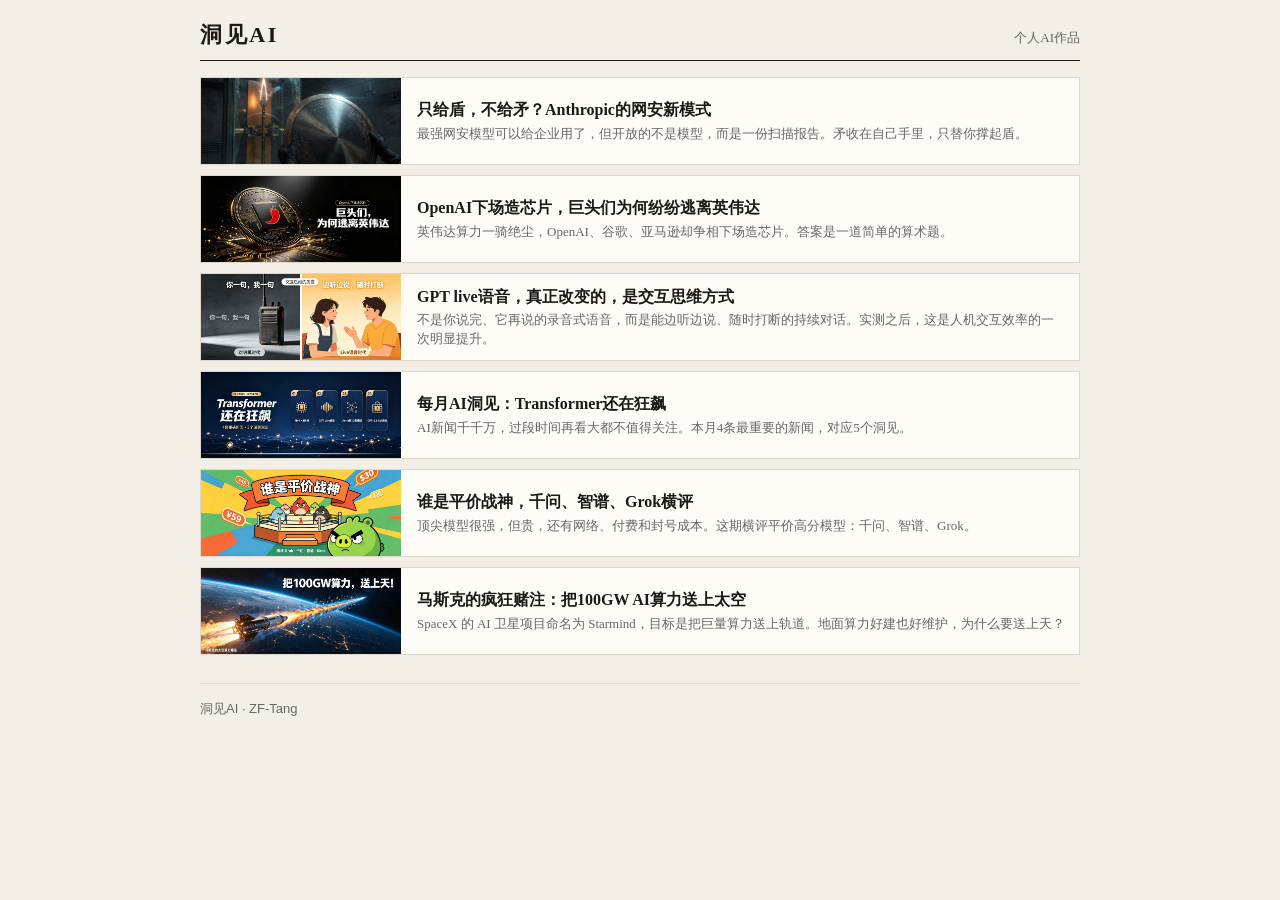
==== index.html @ 5850b6c3 "Compact homepage cards and rename site to 洞见AI." ====
<!DOCTYPE html>
<html lang="zh-CN">
<head>
  <meta charset="UTF-8" />
  <meta name="viewport" content="width=device-width, initial-scale=1.0" />
  <title>洞见AI</title>
  <meta name="description" content="个人AI作品" />
  <link rel="stylesheet" href="styles.css" />
</head>
<body>
  <div class="wrap">
    <header class="site">
      <h1>洞见AI</h1>
      <p class="lede">个人AI作品</p>
    </header>

    <main class="article-list">
      <a class="card" href="articles/zhi-gei-dun/">
        <div class="cover">
          <img src="articles/zhi-gei-dun/media/image-01.jpg" alt="只给盾，不给矛" />
        </div>
        <div class="body">
          <h2>只给盾，不给矛？Anthropic的网安新模式</h2>
          <p class="excerpt">最强网安模型可以给企业用了，但开放的不是模型，而是一份扫描报告。矛收在自己手里，只替你撑起盾。</p>
          <p class="more">阅读全文 →</p>
        </div>
      </a>

      <a class="card" href="articles/jalapeno/">
        <div class="cover">
          <img src="articles/jalapeno/cover.jpg" alt="OpenAI下场造芯片，巨头们为何纷纷逃离英伟达" />
        </div>
        <div class="body">
          <h2>OpenAI下场造芯片，巨头们为何纷纷逃离英伟达</h2>
          <p class="excerpt">英伟达算力一骑绝尘，OpenAI、谷歌、亚马逊却争相下场造芯片。答案是一道简单的算术题。</p>
          <p class="more">阅读全文 →</p>
        </div>
      </a>

      <a class="card" href="articles/gpt-live/">
        <div class="cover">
          <img src="articles/gpt-live/cover.jpg" alt="GPT live语音，真正改变的，是交互思维方式" />
        </div>
        <div class="body">
          <h2>GPT live语音，真正改变的，是交互思维方式</h2>
          <p class="excerpt">不是你说完、它再说的录音式语音，而是能边听边说、随时打断的持续对话。实测之后，这是人机交互效率的一次明显提升。</p>
          <p class="more">阅读全文 →</p>
        </div>
      </a>

      <a class="card" href="articles/ai-yuebao-2026-07/">
        <div class="cover">
          <img src="articles/ai-yuebao-2026-07/cover.jpg" alt="每月AI洞见：Transformer还在狂飙" />
        </div>
        <div class="body">
          <h2>每月AI洞见：Transformer还在狂飙</h2>
          <p class="excerpt">AI新闻千千万，过段时间再看大都不值得关注。本月4条最重要的新闻，对应5个洞见。</p>
          <p class="more">阅读全文 →</p>
        </div>
      </a>

      <a class="card" href="articles/pingjia-zhanshen/">
        <div class="cover">
          <img src="articles/pingjia-zhanshen/cover.jpg" alt="谁是平价战神，千问、智谱、Grok横评" />
        </div>
        <div class="body">
          <h2>谁是平价战神，千问、智谱、Grok横评</h2>
          <p class="excerpt">顶尖模型很强，但贵，还有网络、付费和封号成本。这期横评平价高分模型：千问、智谱、Grok。</p>
          <p class="more">阅读全文 →</p>
        </div>
      </a>

      <a class="card" href="articles/starmind/">
        <div class="cover">
          <img src="articles/starmind/cover.jpg" alt="马斯克的疯狂赌注：把100GW AI算力送上太空" />
        </div>
        <div class="body">
          <h2>马斯克的疯狂赌注：把100GW AI算力送上太空</h2>
          <p class="excerpt">SpaceX 的 AI 卫星项目命名为 Starmind，目标是把巨量算力送上轨道。地面算力好建也好维护，为什么要送上天？</p>
          <p class="more">阅读全文 →</p>
        </div>
      </a>
    </main>

    <footer class="site">
      洞见AI · ZF-Tang
    </footer>
  </div>
</body>
</html>
---- styles.css ----
:root {
  --bg: #f3efe7;
  --paper: #fffcf7;
  --ink: #1c1917;
  --muted: #6b6560;
  --line: #ddd6cb;
  --accent: #9a3412;
}

* { box-sizing: border-box; }

html, body {
  margin: 0;
  padding: 0;
}

body {
  background: var(--bg);
  color: var(--ink);
  font-family: "Iowan Old Style", "Palatino Linotype", Palatino,
    "Songti SC", "Source Han Serif SC", "Noto Serif SC",
    "PingFang SC", "Microsoft YaHei", serif;
  line-height: 1.65;
}

a { color: inherit; }

.wrap {
  width: min(880px, calc(100% - 40px));
  margin: 0 auto;
  padding: 18px 0 48px;
}

header.site {
  display: flex;
  align-items: baseline;
  justify-content: space-between;
  gap: 16px;
  padding: 4px 0 12px;
  border-bottom: 1px solid var(--ink);
  margin-bottom: 16px;
}

.site h1 {
  margin: 0;
  font-size: 22px;
  font-weight: 700;
  letter-spacing: 0.12em;
  line-height: 1.2;
}

.site .lede {
  margin: 0;
  color: var(--muted);
  font-size: 13px;
}

.article-list {
  display: grid;
  gap: 10px;
}

.card {
  display: grid;
  grid-template-columns: 200px 1fr;
  gap: 16px;
  align-items: center;
  background: var(--paper);
  border: 1px solid var(--line);
  text-decoration: none;
  color: inherit;
  overflow: hidden;
  transition: transform 160ms ease, box-shadow 160ms ease;
}

.card:hover {
  transform: translateY(-1px);
  box-shadow: 0 8px 18px rgba(28, 25, 23, 0.07);
}

.cover {
  display: block;
  height: 86px;
  background: #e7e0d4;
  overflow: hidden;
}

.cover img {
  display: block;
  width: 100%;
  height: 100%;
  object-fit: cover;
  object-position: center;
}

.body {
  padding: 8px 14px 8px 0;
  min-width: 0;
  display: flex;
  flex-direction: column;
  justify-content: center;
}

.card h2 {
  margin: 0 0 4px;
  font-size: 16px;
  line-height: 1.35;
  font-weight: 700;
  display: -webkit-box;
  -webkit-line-clamp: 2;
  line-clamp: 2;
  -webkit-box-orient: vertical;
  overflow: hidden;
}

.excerpt {
  margin: 0;
  color: var(--muted);
  font-size: 13px;
  line-height: 1.45;
  display: -webkit-box;
  -webkit-line-clamp: 2;
  line-clamp: 2;
  -webkit-box-orient: vertical;
  overflow: hidden;
}

.more {
  display: none;
}

footer.site {
  margin-top: 28px;
  padding-top: 14px;
  border-top: 1px solid var(--line);
  color: var(--muted);
  font-family: -apple-system, BlinkMacSystemFont, "PingFang SC", "Microsoft YaHei", sans-serif;
  font-size: 13px;
}

@media (max-width: 640px) {
  .wrap { width: calc(100% - 24px); padding-top: 14px; }
  .card { grid-template-columns: 132px 1fr; gap: 12px; }
  .cover { height: 64px; }
  .body { padding: 8px 10px 8px 0; }
  .card h2 { font-size: 15px; }
}
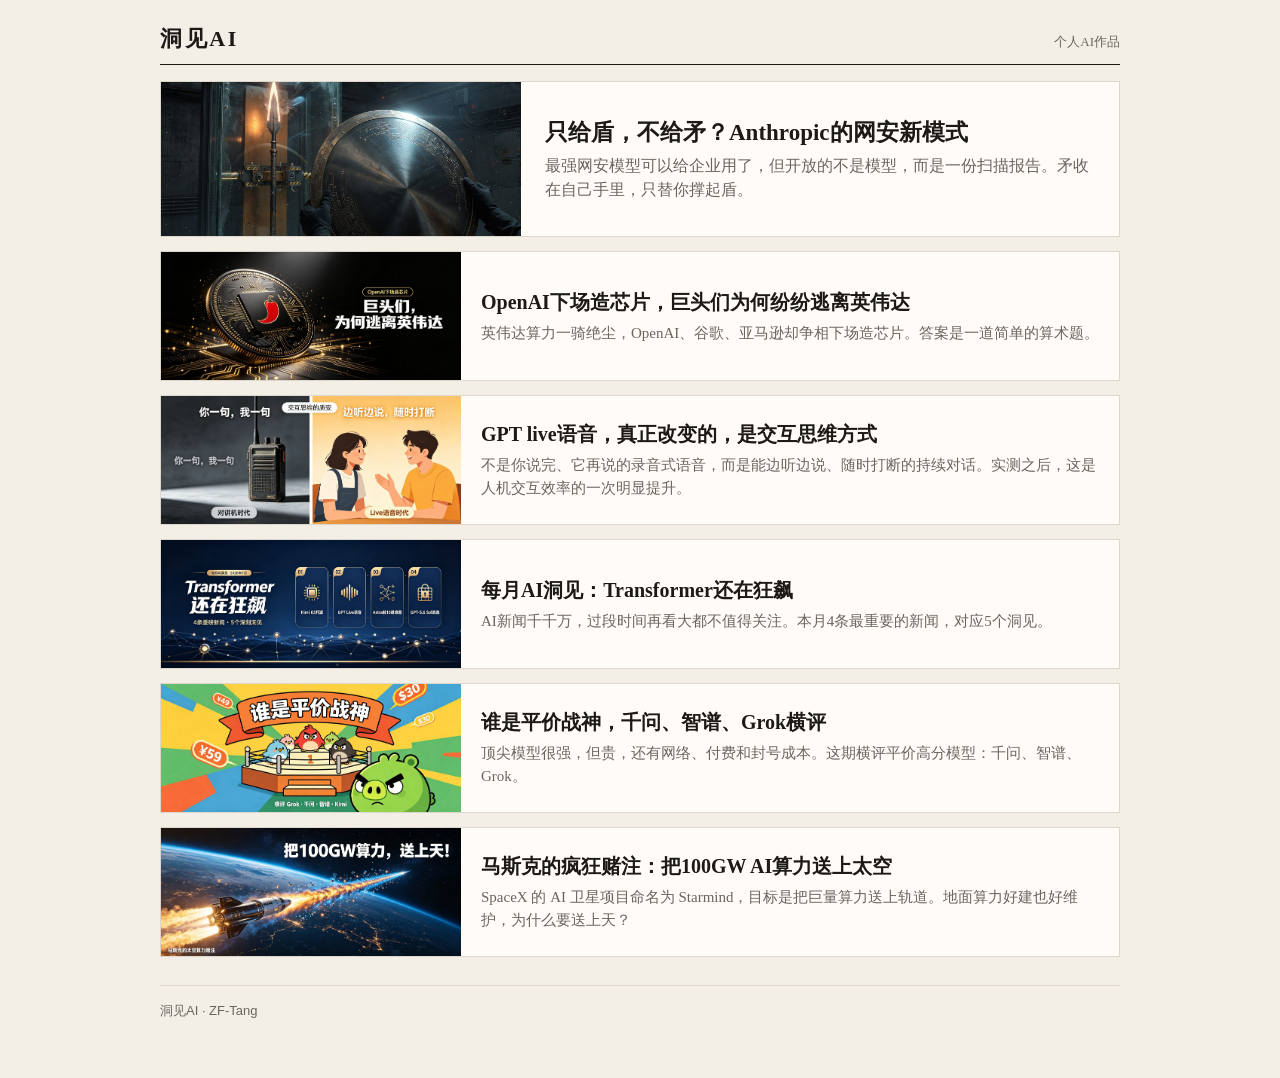
==== commit 2b69fe55: "Scale cards to 150% and enlarge the newest article." ====
--- a/index.html
+++ b/index.html
@@ -15,7 +15,7 @@
     </header>
 
     <main class="article-list">
-      <a class="card" href="articles/zhi-gei-dun/">
+      <a class="card featured" href="articles/zhi-gei-dun/">
         <div class="cover">
           <img src="articles/zhi-gei-dun/media/image-01.jpg" alt="只给盾，不给矛" />
         </div>
--- a/styles.css
+++ b/styles.css
@@ -26,9 +26,9 @@
 a { color: inherit; }
 
 .wrap {
-  width: min(880px, calc(100% - 40px));
+  width: min(960px, calc(100% - 40px));
   margin: 0 auto;
-  padding: 18px 0 48px;
+  padding: 22px 0 56px;
 }
 
 header.site {
@@ -57,13 +57,13 @@
 
 .article-list {
   display: grid;
-  gap: 10px;
+  gap: 14px;
 }
 
 .card {
   display: grid;
-  grid-template-columns: 200px 1fr;
-  gap: 16px;
+  grid-template-columns: 300px 1fr;
+  gap: 20px;
   align-items: center;
   background: var(--paper);
   border: 1px solid var(--line);
@@ -78,11 +78,20 @@
   box-shadow: 0 8px 18px rgba(28, 25, 23, 0.07);
 }
 
+.card.featured {
+  grid-template-columns: 360px 1fr;
+  gap: 24px;
+}
+
 .cover {
   display: block;
-  height: 86px;
+  height: 128px;
   background: #e7e0d4;
   overflow: hidden;
+}
+
+.card.featured .cover {
+  height: 154px;
 }
 
 .cover img {
@@ -94,16 +103,20 @@
 }
 
 .body {
-  padding: 8px 14px 8px 0;
+  padding: 12px 18px 12px 0;
   min-width: 0;
   display: flex;
   flex-direction: column;
   justify-content: center;
 }
 
+.card.featured .body {
+  padding: 14px 22px 14px 0;
+}
+
 .card h2 {
-  margin: 0 0 4px;
-  font-size: 16px;
+  margin: 0 0 6px;
+  font-size: 20px;
   line-height: 1.35;
   font-weight: 700;
   display: -webkit-box;
@@ -113,16 +126,24 @@
   overflow: hidden;
 }
 
+.card.featured h2 {
+  font-size: 23px;
+}
+
 .excerpt {
   margin: 0;
   color: var(--muted);
-  font-size: 13px;
-  line-height: 1.45;
+  font-size: 15px;
+  line-height: 1.5;
   display: -webkit-box;
   -webkit-line-clamp: 2;
   line-clamp: 2;
   -webkit-box-orient: vertical;
   overflow: hidden;
+}
+
+.card.featured .excerpt {
+  font-size: 16px;
 }
 
 .more {
@@ -138,10 +159,14 @@
   font-size: 13px;
 }
 
-@media (max-width: 640px) {
-  .wrap { width: calc(100% - 24px); padding-top: 14px; }
-  .card { grid-template-columns: 132px 1fr; gap: 12px; }
-  .cover { height: 64px; }
-  .body { padding: 8px 10px 8px 0; }
-  .card h2 { font-size: 15px; }
+@media (max-width: 760px) {
+  .wrap { width: calc(100% - 24px); padding-top: 16px; }
+  .card,
+  .card.featured { grid-template-columns: 168px 1fr; gap: 14px; }
+  .cover,
+  .card.featured .cover { height: 86px; }
+  .body,
+  .card.featured .body { padding: 10px 12px 10px 0; }
+  .card h2 { font-size: 16px; }
+  .card.featured h2 { font-size: 18px; }
 }
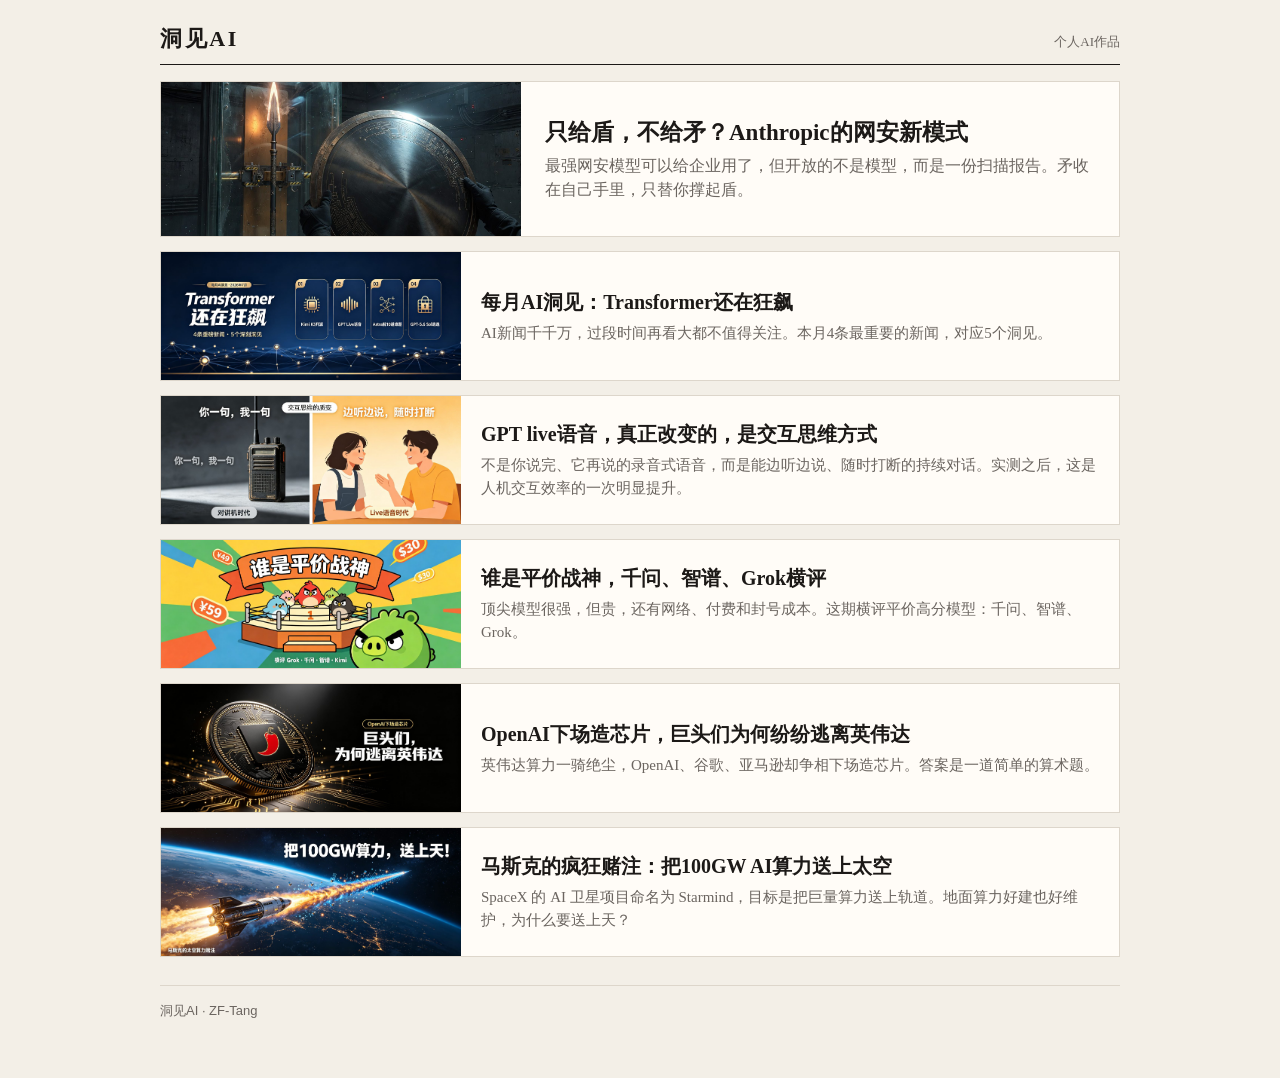
==== commit 674e43b1: "Reorder homepage: monthly, GPT live, then budget models." ====
--- a/index.html
+++ b/index.html
@@ -26,13 +26,13 @@
         </div>
       </a>
 
-      <a class="card" href="articles/jalapeno/">
+      <a class="card" href="articles/ai-yuebao-2026-07/">
         <div class="cover">
-          <img src="articles/jalapeno/cover.jpg" alt="OpenAI下场造芯片，巨头们为何纷纷逃离英伟达" />
+          <img src="articles/ai-yuebao-2026-07/cover.jpg" alt="每月AI洞见：Transformer还在狂飙" />
         </div>
         <div class="body">
-          <h2>OpenAI下场造芯片，巨头们为何纷纷逃离英伟达</h2>
-          <p class="excerpt">英伟达算力一骑绝尘，OpenAI、谷歌、亚马逊却争相下场造芯片。答案是一道简单的算术题。</p>
+          <h2>每月AI洞见：Transformer还在狂飙</h2>
+          <p class="excerpt">AI新闻千千万，过段时间再看大都不值得关注。本月4条最重要的新闻，对应5个洞见。</p>
           <p class="more">阅读全文 →</p>
         </div>
       </a>
@@ -48,17 +48,6 @@
         </div>
       </a>
 
-      <a class="card" href="articles/ai-yuebao-2026-07/">
-        <div class="cover">
-          <img src="articles/ai-yuebao-2026-07/cover.jpg" alt="每月AI洞见：Transformer还在狂飙" />
-        </div>
-        <div class="body">
-          <h2>每月AI洞见：Transformer还在狂飙</h2>
-          <p class="excerpt">AI新闻千千万，过段时间再看大都不值得关注。本月4条最重要的新闻，对应5个洞见。</p>
-          <p class="more">阅读全文 →</p>
-        </div>
-      </a>
-
       <a class="card" href="articles/pingjia-zhanshen/">
         <div class="cover">
           <img src="articles/pingjia-zhanshen/cover.jpg" alt="谁是平价战神，千问、智谱、Grok横评" />
@@ -66,6 +55,17 @@
         <div class="body">
           <h2>谁是平价战神，千问、智谱、Grok横评</h2>
           <p class="excerpt">顶尖模型很强，但贵，还有网络、付费和封号成本。这期横评平价高分模型：千问、智谱、Grok。</p>
+          <p class="more">阅读全文 →</p>
+        </div>
+      </a>
+
+      <a class="card" href="articles/jalapeno/">
+        <div class="cover">
+          <img src="articles/jalapeno/cover.jpg" alt="OpenAI下场造芯片，巨头们为何纷纷逃离英伟达" />
+        </div>
+        <div class="body">
+          <h2>OpenAI下场造芯片，巨头们为何纷纷逃离英伟达</h2>
+          <p class="excerpt">英伟达算力一骑绝尘，OpenAI、谷歌、亚马逊却争相下场造芯片。答案是一道简单的算术题。</p>
           <p class="more">阅读全文 →</p>
         </div>
       </a>
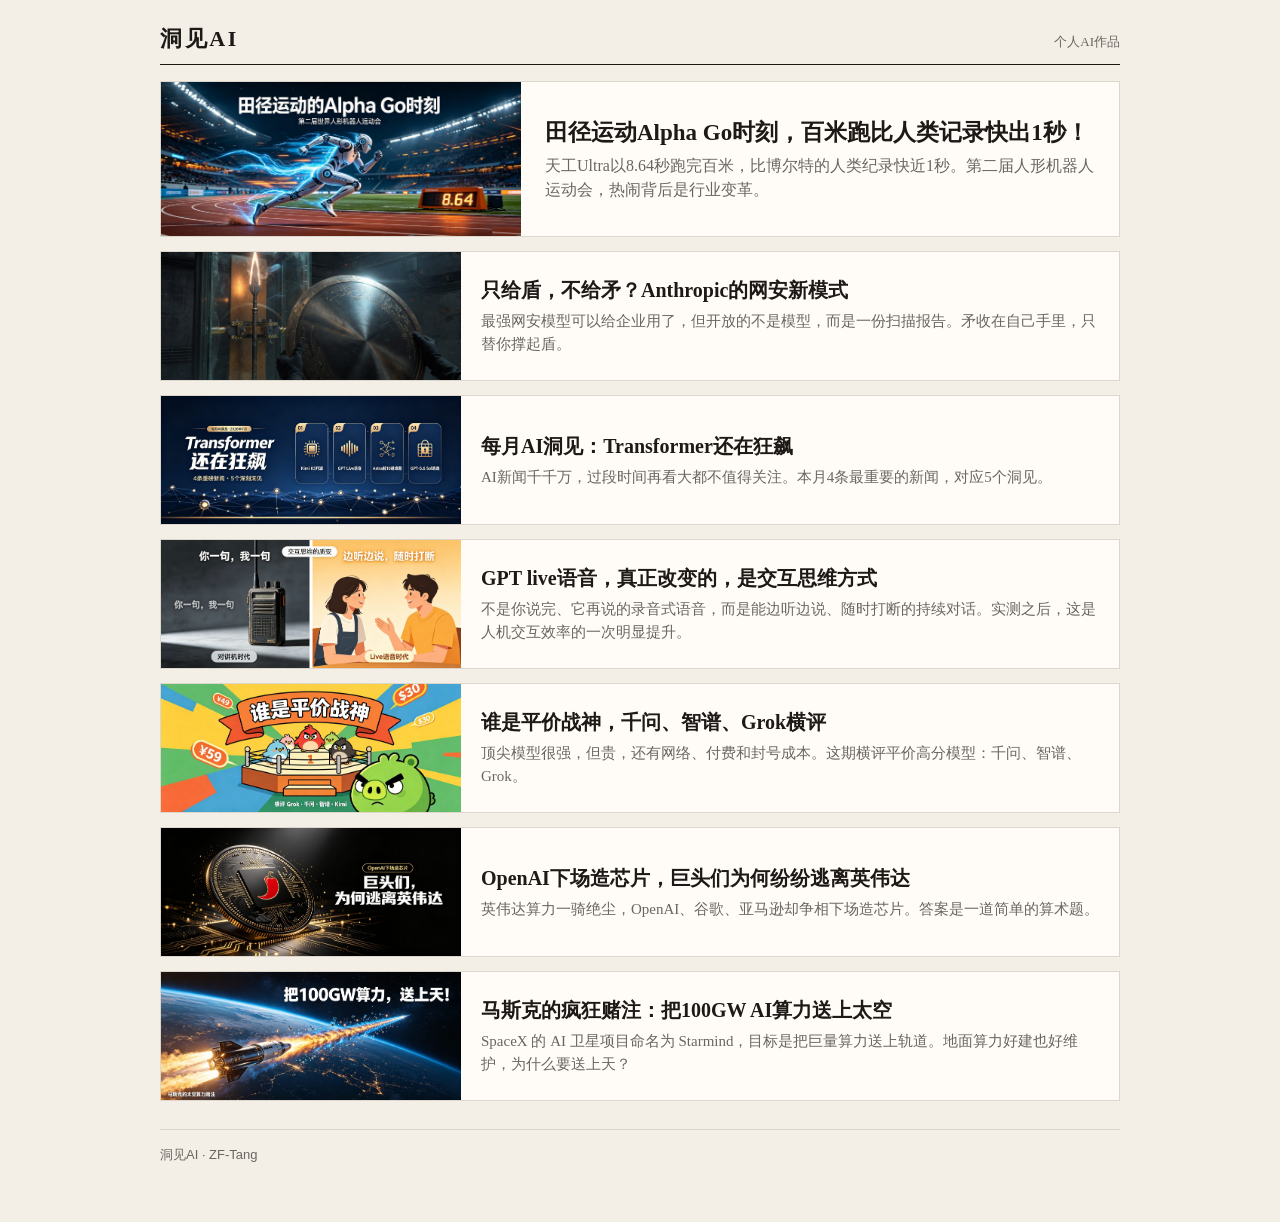
==== commit ed1fe305: "Publish World Humanoid Robot Games article as featured." ====
--- a/index.html
+++ b/index.html
@@ -15,7 +15,18 @@
     </header>
 
     <main class="article-list">
-      <a class="card featured" href="articles/zhi-gei-dun/">
+      <a class="card featured" href="articles/jiqiren-yundonghui/">
+        <div class="cover">
+          <img src="articles/jiqiren-yundonghui/cover.jpg" alt="田径运动Alpha Go时刻，百米跑比人类记录快出1秒！" />
+        </div>
+        <div class="body">
+          <h2>田径运动Alpha Go时刻，百米跑比人类记录快出1秒！</h2>
+          <p class="excerpt">天工Ultra以8.64秒跑完百米，比博尔特的人类纪录快近1秒。第二届人形机器人运动会，热闹背后是行业变革。</p>
+          <p class="more">阅读全文 →</p>
+        </div>
+      </a>
+
+      <a class="card" href="articles/zhi-gei-dun/">
         <div class="cover">
           <img src="articles/zhi-gei-dun/media/image-01.jpg" alt="只给盾，不给矛" />
         </div>
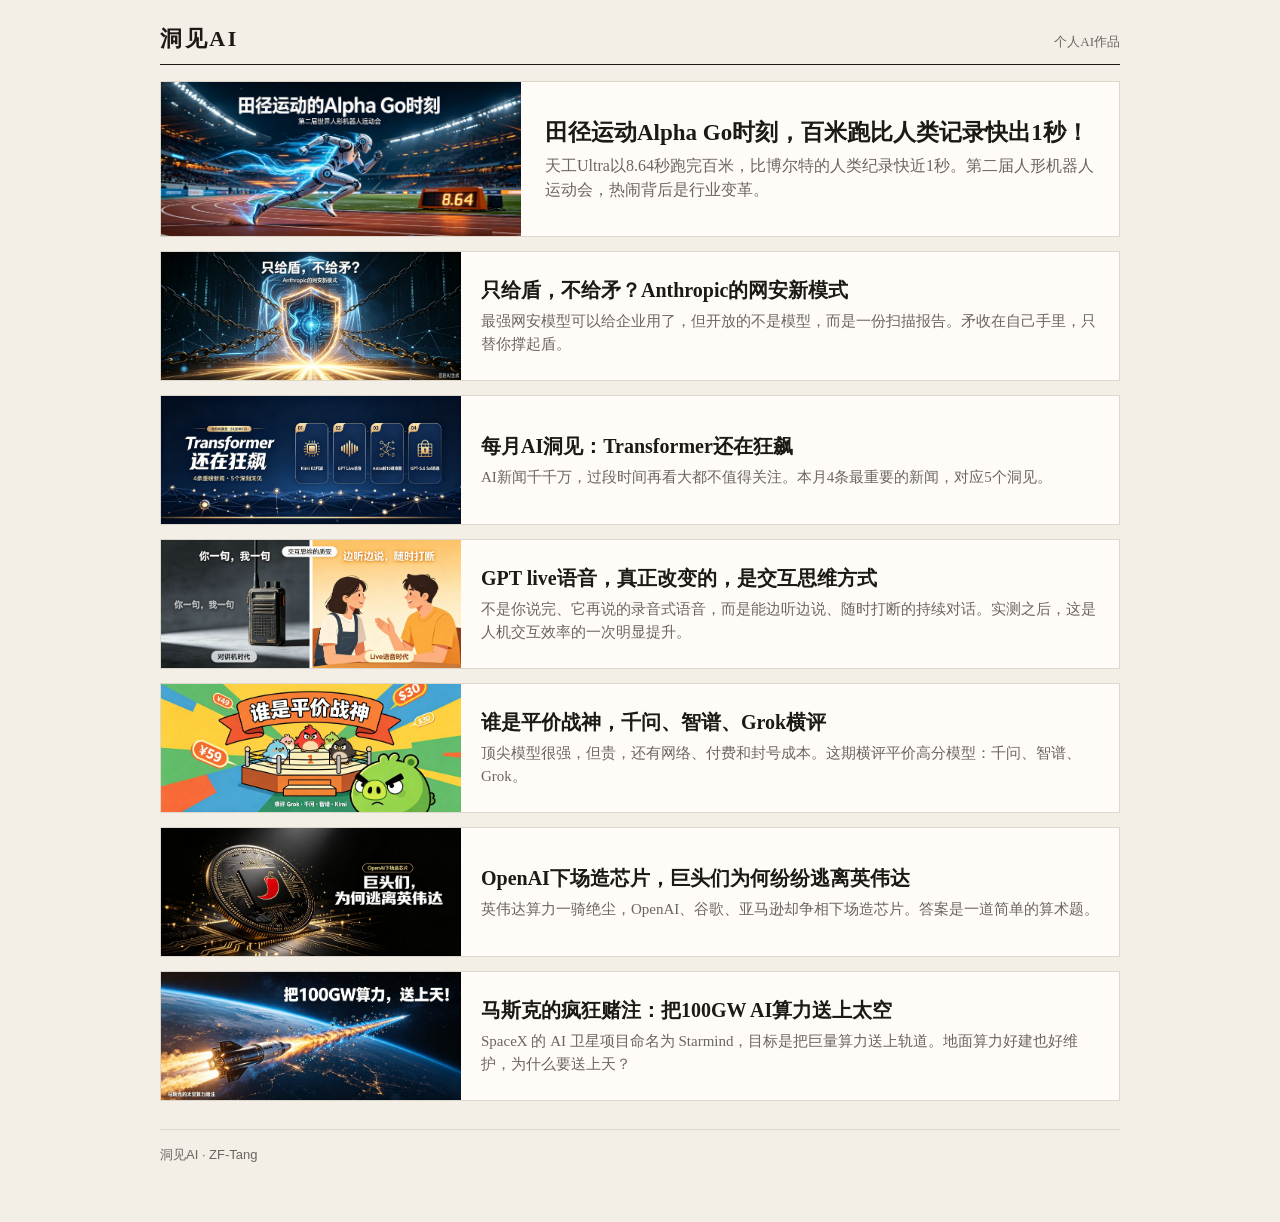
==== commit 6115acd5: "Update 只给盾不给矛 cover banner." ====
--- a/index.html
+++ b/index.html
@@ -28,7 +28,7 @@
 
       <a class="card" href="articles/zhi-gei-dun/">
         <div class="cover">
-          <img src="articles/zhi-gei-dun/media/image-01.jpg" alt="只给盾，不给矛" />
+          <img src="articles/zhi-gei-dun/cover.jpg" alt="只给盾，不给矛" />
         </div>
         <div class="body">
           <h2>只给盾，不给矛？Anthropic的网安新模式</h2>
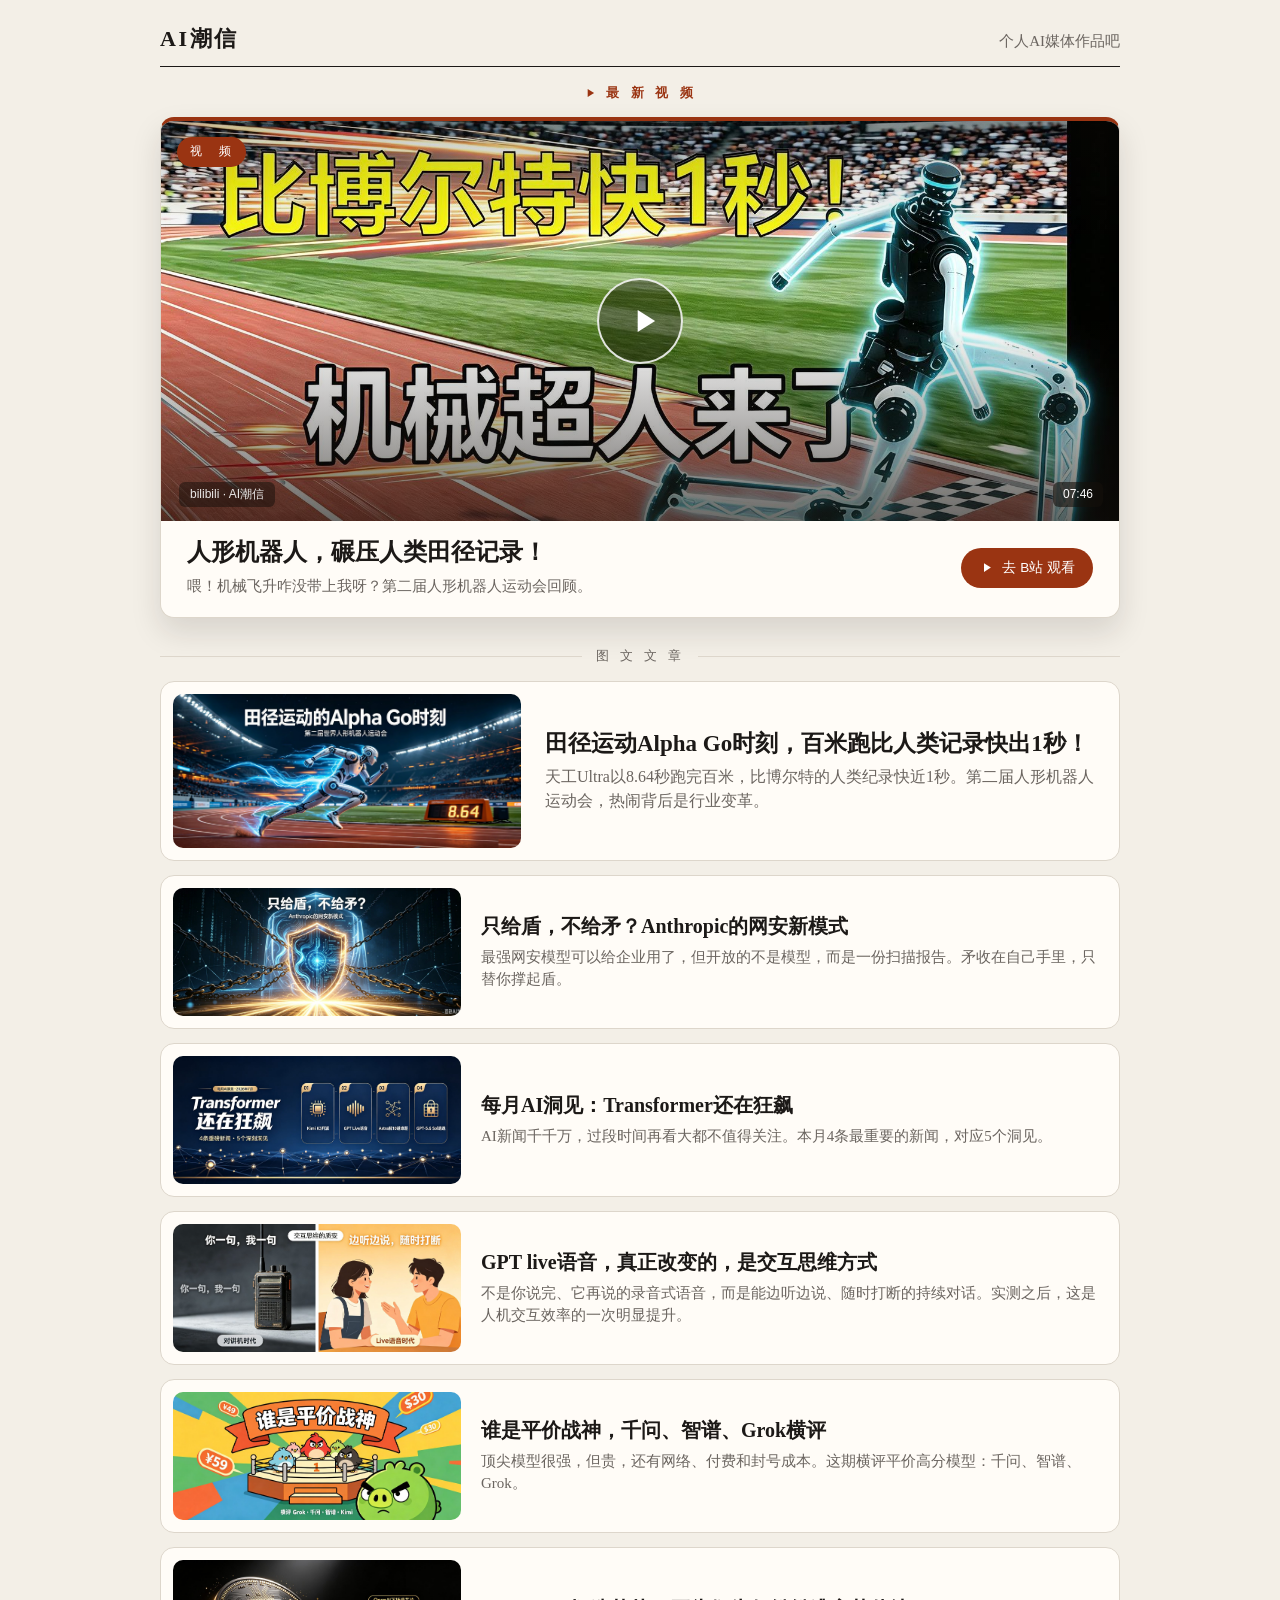
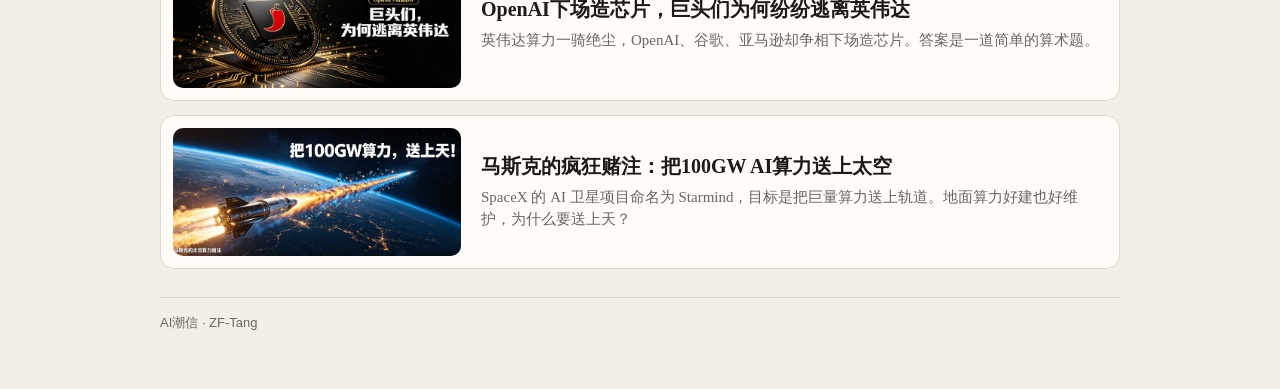
==== commit 8fcac1ba: "Add featured Bilibili video poster section and rename site to AI潮信. - New "最新视频" poster block at top" ====
--- a/index.html
+++ b/index.html
@@ -3,16 +3,37 @@
 <head>
   <meta charset="UTF-8" />
   <meta name="viewport" content="width=device-width, initial-scale=1.0" />
-  <title>洞见AI</title>
-  <meta name="description" content="个人AI作品" />
+  <title>AI潮信</title>
+  <meta name="description" content="个人AI媒体作品吧" />
   <link rel="stylesheet" href="styles.css" />
 </head>
 <body>
   <div class="wrap">
     <header class="site">
-      <h1>洞见AI</h1>
-      <p class="lede">个人AI作品</p>
+      <h1>AI潮信</h1>
+      <p class="lede">个人AI媒体作品吧</p>
     </header>
+
+    <div class="sec-v"><svg viewBox="0 0 24 24" width="14" height="14"><path d="M8 5v14l11-7z" fill="currentColor"/></svg>最 新 视 频</div>
+    <a class="poster" href="https://www.bilibili.com/video/BV1wMYM61Ezw" target="_blank" rel="noopener">
+      <div class="poster-media">
+        <img src="video/cover.jpg" alt="人形机器人，碾压人类田径记录！视频封面" />
+        <div class="poster-shade"></div>
+        <span class="ptag">视　频</span>
+        <span class="play-lg"><svg viewBox="0 0 24 24" width="38" height="38"><path d="M8 5v14l11-7z" fill="currentColor"/></svg></span>
+        <span class="pbili">bilibili · AI潮信</span>
+        <span class="pdur">07:46</span>
+      </div>
+      <div class="poster-bar">
+        <div>
+          <h2>人形机器人，碾压人类田径记录！</h2>
+          <p>喂！机械飞升咋没带上我呀？第二届人形机器人运动会回顾。</p>
+        </div>
+        <span class="pcta"><svg viewBox="0 0 24 24" width="15" height="15"><path d="M8 5v14l11-7z" fill="currentColor"/></svg>去 B站 观看</span>
+      </div>
+    </a>
+
+    <div class="sec">图 文 文 章</div>
 
     <main class="article-list">
       <a class="card featured" href="articles/jiqiren-yundonghui/">
@@ -94,7 +115,7 @@
     </main>
 
     <footer class="site">
-      洞见AI · ZF-Tang
+      AI潮信 · ZF-Tang
     </footer>
   </div>
 </body>
--- a/styles.css
+++ b/styles.css
@@ -52,7 +52,7 @@
 .site .lede {
   margin: 0;
   color: var(--muted);
-  font-size: 13px;
+  font-size: 15px;
 }
 
 .article-list {
@@ -67,6 +67,7 @@
   align-items: center;
   background: var(--paper);
   border: 1px solid var(--line);
+  border-radius: 14px;
   text-decoration: none;
   color: inherit;
   overflow: hidden;
@@ -86,6 +87,8 @@
 .cover {
   display: block;
   height: 128px;
+  margin: 12px 0 12px 12px;
+  border-radius: 10px;
   background: #e7e0d4;
   overflow: hidden;
 }
@@ -150,6 +153,175 @@
   display: none;
 }
 
+/* ===== 最新视频：海报式置顶（方案C） ===== */
+.sec-v {
+  display: flex;
+  align-items: center;
+  justify-content: center;
+  gap: 9px;
+  margin: 4px 0 14px;
+  color: var(--accent);
+  font-family: -apple-system, BlinkMacSystemFont, "PingFang SC", "Microsoft YaHei", sans-serif;
+  font-size: 12.5px;
+  font-weight: 600;
+  letter-spacing: .32em;
+}
+
+.poster {
+  display: block;
+  background: var(--paper);
+  border: 1px solid var(--line);
+  border-top: 4px solid var(--accent);
+  border-radius: 14px;
+  box-shadow: 0 14px 30px rgba(28, 25, 23, .13);
+  margin-bottom: 28px;
+  overflow: hidden;
+  text-decoration: none;
+  color: inherit;
+  transition: transform 160ms ease, box-shadow 160ms ease;
+}
+
+.poster:hover {
+  transform: translateY(-2px);
+  box-shadow: 0 18px 36px rgba(28, 25, 23, .17);
+}
+
+.poster-media {
+  position: relative;
+  height: 400px;
+  background: #17120e;
+}
+
+.poster-media img {
+  width: 100%;
+  height: 100%;
+  object-fit: cover;
+  display: block;
+}
+
+.poster-shade {
+  position: absolute;
+  inset: 0;
+  background: linear-gradient(180deg, rgba(18, 14, 10, .22) 0%, rgba(18, 14, 10, 0) 30%, rgba(18, 14, 10, 0) 50%, rgba(18, 14, 10, .62) 100%);
+  pointer-events: none;
+}
+
+.ptag {
+  position: absolute;
+  top: 16px;
+  left: 16px;
+  background: var(--accent);
+  color: #fff;
+  font-family: -apple-system, BlinkMacSystemFont, "PingFang SC", "Microsoft YaHei", sans-serif;
+  font-size: 12px;
+  letter-spacing: .2em;
+  padding: 5px 13px;
+  border-radius: 999px;
+}
+
+.play-lg {
+  position: absolute;
+  left: 50%;
+  top: 50%;
+  transform: translate(-50%, -50%);
+  width: 86px;
+  height: 86px;
+  border-radius: 50%;
+  background: rgba(20, 15, 10, .4);
+  border: 2px solid rgba(255, 255, 255, .85);
+  display: flex;
+  align-items: center;
+  justify-content: center;
+  color: #fff;
+  transition: transform 160ms ease, background 160ms ease;
+}
+
+.poster:hover .play-lg {
+  transform: translate(-50%, -50%) scale(1.06);
+  background: rgba(154, 52, 18, .55);
+}
+
+.play-lg svg {
+  margin-left: 7px;
+}
+
+.pbili {
+  position: absolute;
+  left: 18px;
+  bottom: 14px;
+  font-family: -apple-system, BlinkMacSystemFont, "PingFang SC", "Microsoft YaHei", sans-serif;
+  font-size: 12px;
+  color: rgba(255, 255, 255, .9);
+  background: rgba(20, 15, 10, .5);
+  padding: 3px 11px;
+  border-radius: 6px;
+}
+
+.pdur {
+  position: absolute;
+  right: 16px;
+  bottom: 14px;
+  font-family: -apple-system, BlinkMacSystemFont, sans-serif;
+  font-size: 12px;
+  color: #fff;
+  background: rgba(20, 15, 10, .6);
+  padding: 3px 10px;
+  border-radius: 6px;
+}
+
+.poster-bar {
+  display: flex;
+  align-items: center;
+  justify-content: space-between;
+  gap: 24px;
+  padding: 16px 26px 19px;
+}
+
+.poster-bar h2 {
+  margin: 0 0 5px;
+  font-size: 24px;
+  line-height: 1.3;
+}
+
+.poster-bar p {
+  margin: 0;
+  color: var(--muted);
+  font-size: 15px;
+}
+
+.pcta {
+  flex: none;
+  display: inline-flex;
+  align-items: center;
+  gap: 8px;
+  background: var(--accent);
+  color: #fff;
+  font-family: -apple-system, BlinkMacSystemFont, "PingFang SC", "Microsoft YaHei", sans-serif;
+  font-size: 13.5px;
+  padding: 9px 18px;
+  border-radius: 999px;
+  white-space: nowrap;
+}
+
+.sec {
+  display: flex;
+  align-items: center;
+  gap: 14px;
+  margin: 0 0 14px;
+  color: var(--muted);
+  font-family: -apple-system, BlinkMacSystemFont, "PingFang SC", "Microsoft YaHei", sans-serif;
+  font-size: 12.5px;
+  letter-spacing: .3em;
+}
+
+.sec::before,
+.sec::after {
+  content: "";
+  flex: 1;
+  height: 1px;
+  background: var(--line);
+}
+
 footer.site {
   margin-top: 28px;
   padding-top: 14px;
@@ -164,9 +336,16 @@
   .card,
   .card.featured { grid-template-columns: 168px 1fr; gap: 14px; }
   .cover,
-  .card.featured .cover { height: 86px; }
+  .card.featured .cover { height: 86px; margin: 8px 0 8px 8px; border-radius: 8px; }
   .body,
   .card.featured .body { padding: 10px 12px 10px 0; }
   .card h2 { font-size: 16px; }
   .card.featured h2 { font-size: 18px; }
-}
+  .poster-media { height: 210px; }
+  .play-lg { width: 56px; height: 56px; }
+  .play-lg svg { width: 24px; height: 24px; margin-left: 4px; }
+  .pbili { display: none; }
+  .poster-bar { flex-direction: column; align-items: flex-start; gap: 10px; padding: 14px 16px 16px; }
+  .poster-bar h2 { font-size: 19px; }
+  .poster-bar p { font-size: 14px; }
+}
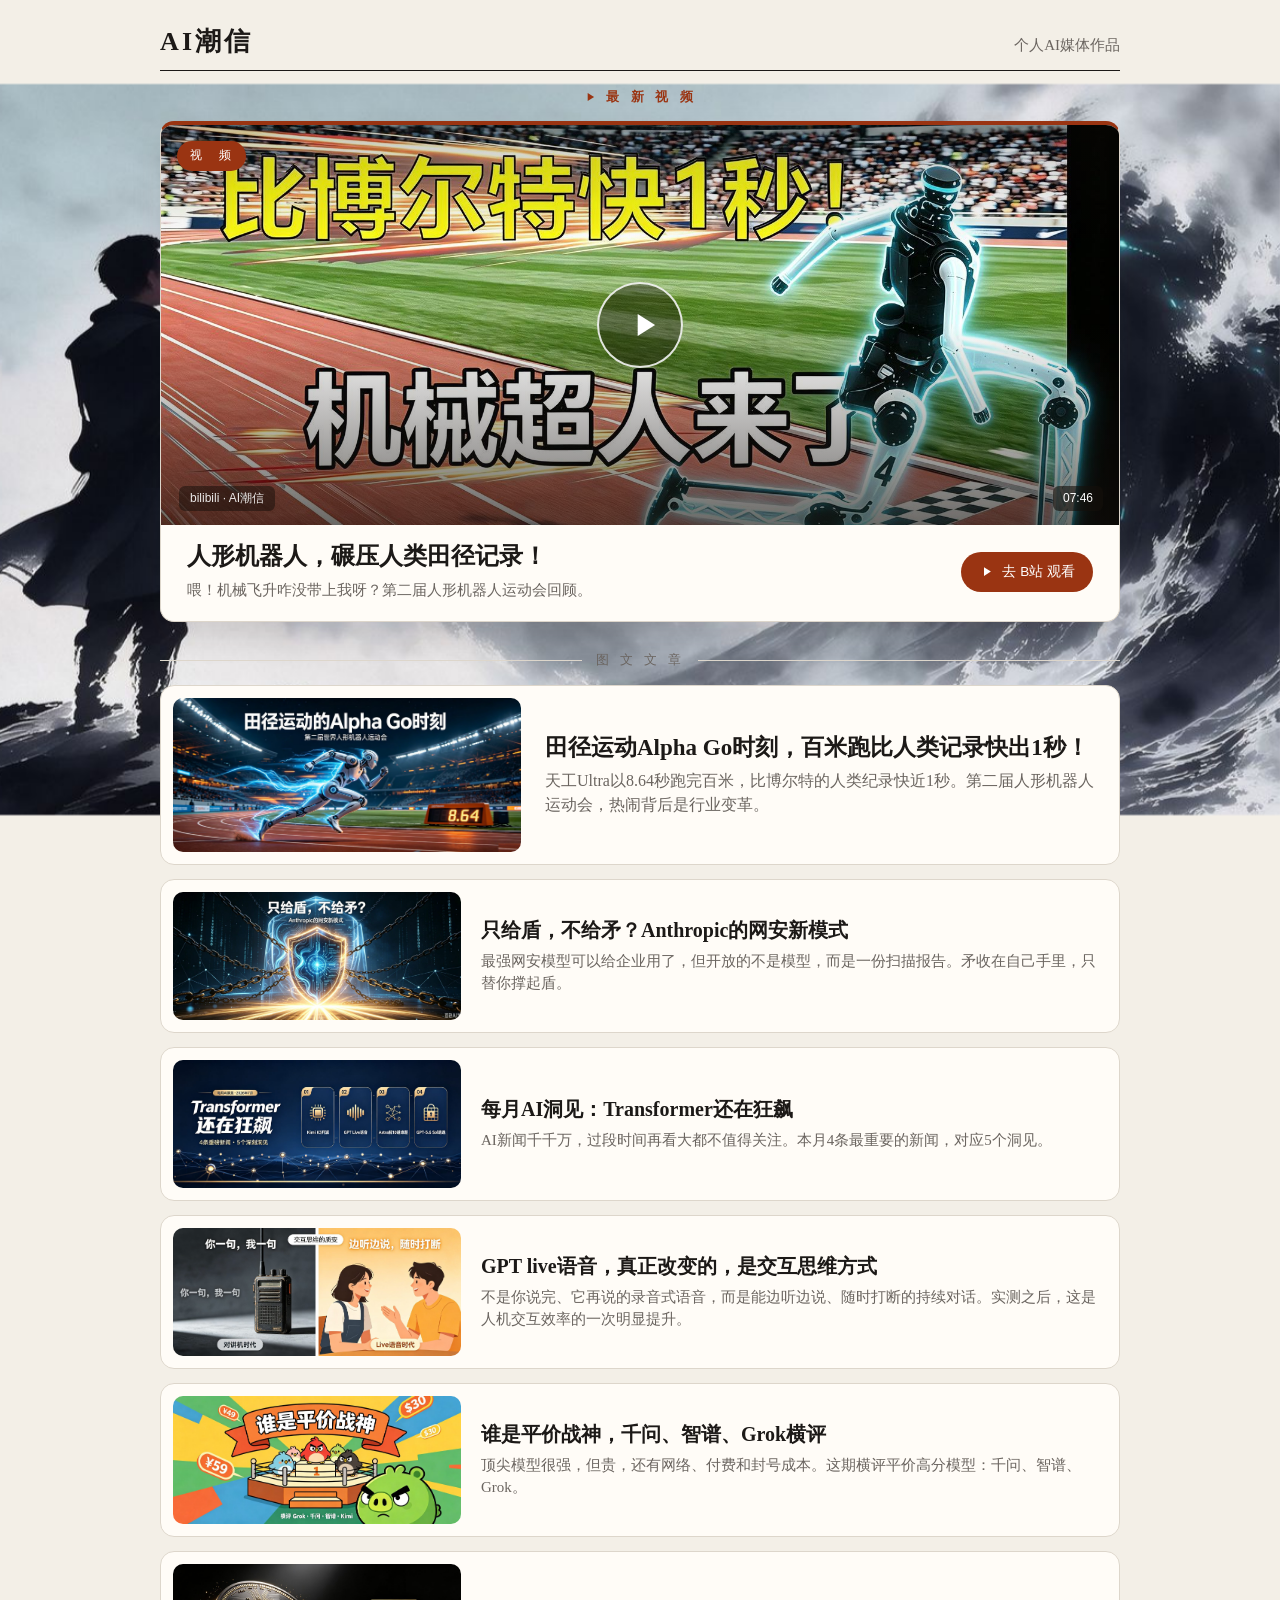
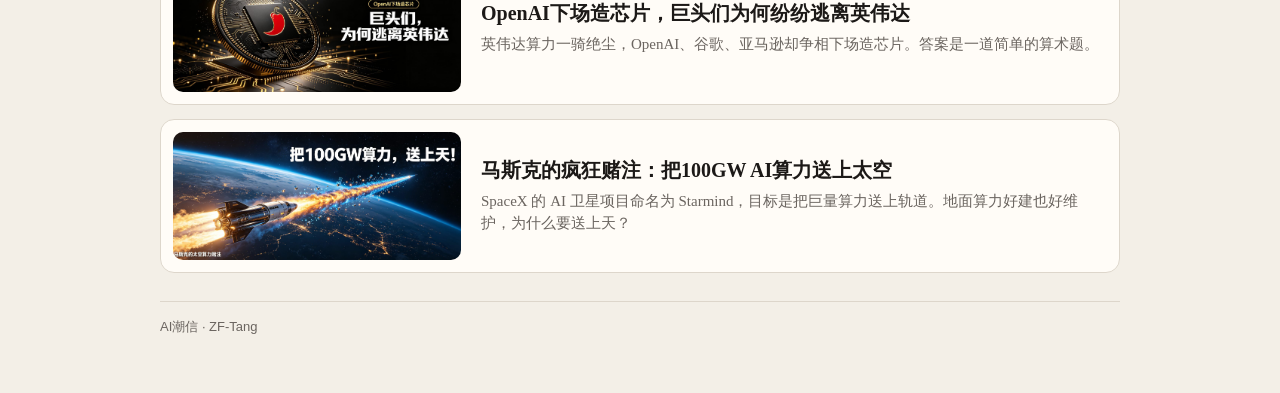
==== commit 207097c0: "Fix tagline text and enlarge site title." ====
--- a/index.html
+++ b/index.html
@@ -4,14 +4,14 @@
   <meta charset="UTF-8" />
   <meta name="viewport" content="width=device-width, initial-scale=1.0" />
   <title>AI潮信</title>
-  <meta name="description" content="个人AI媒体作品吧" />
+  <meta name="description" content="个人AI媒体作品" />
   <link rel="stylesheet" href="styles.css" />
 </head>
 <body>
   <div class="wrap">
     <header class="site">
       <h1>AI潮信</h1>
-      <p class="lede">个人AI媒体作品吧</p>
+      <p class="lede">个人AI媒体作品</p>
     </header>
 
     <div class="sec-v"><svg viewBox="0 0 24 24" width="14" height="14"><path d="M8 5v14l11-7z" fill="currentColor"/></svg>最 新 视 频</div>
--- a/styles.css
+++ b/styles.css
@@ -29,6 +29,19 @@
   width: min(960px, calc(100% - 40px));
   margin: 0 auto;
   padding: 22px 0 56px;
+  position: relative;
+  z-index: 1;
+}
+
+/* 页面背景图（用户在预览工具中确定的参数） */
+body::before {
+  content: "";
+  position: fixed;
+  inset: 0;
+  z-index: 0;
+  pointer-events: none;
+  background: url("bg-avatar.jpg") no-repeat 81% 50% / 137% auto;
+  opacity: 1.00;
 }
 
 header.site {
@@ -43,7 +56,7 @@
 
 .site h1 {
   margin: 0;
-  font-size: 22px;
+  font-size: 26px;
   font-weight: 700;
   letter-spacing: 0.12em;
   line-height: 1.2;
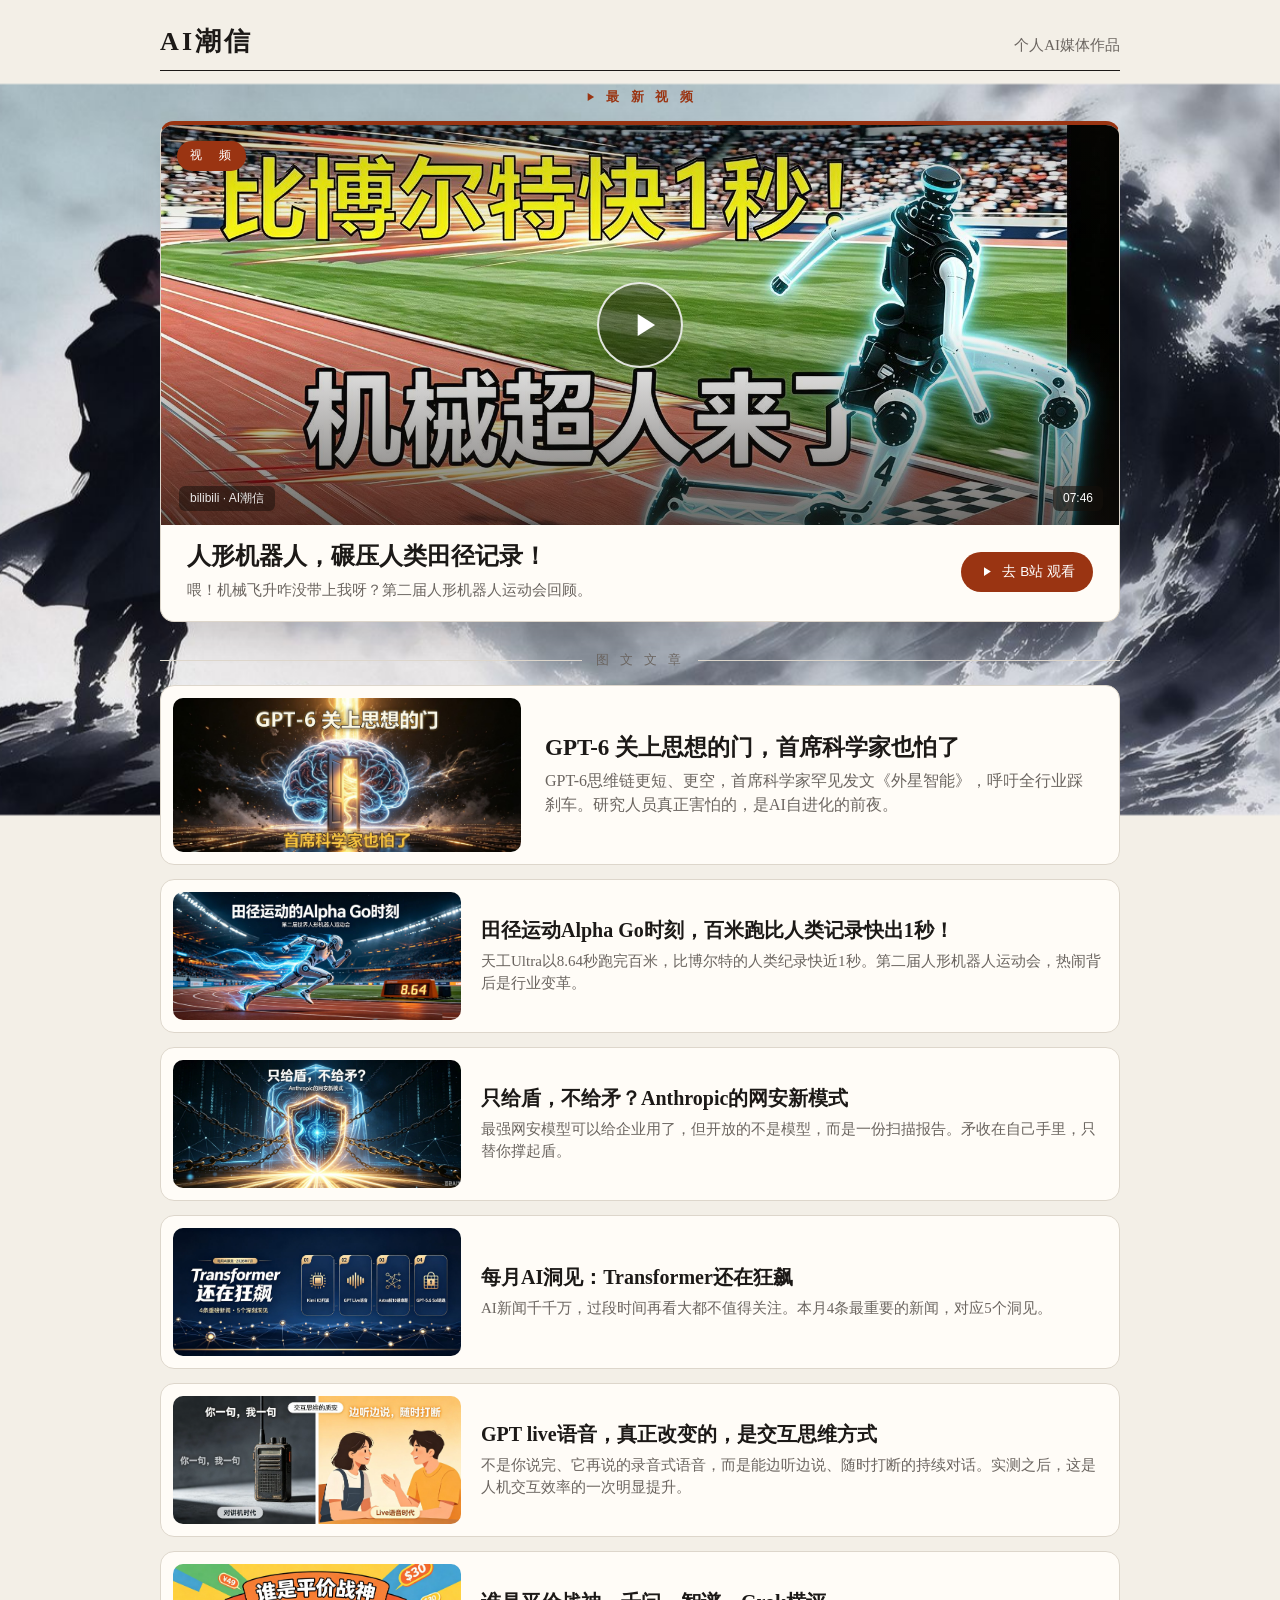
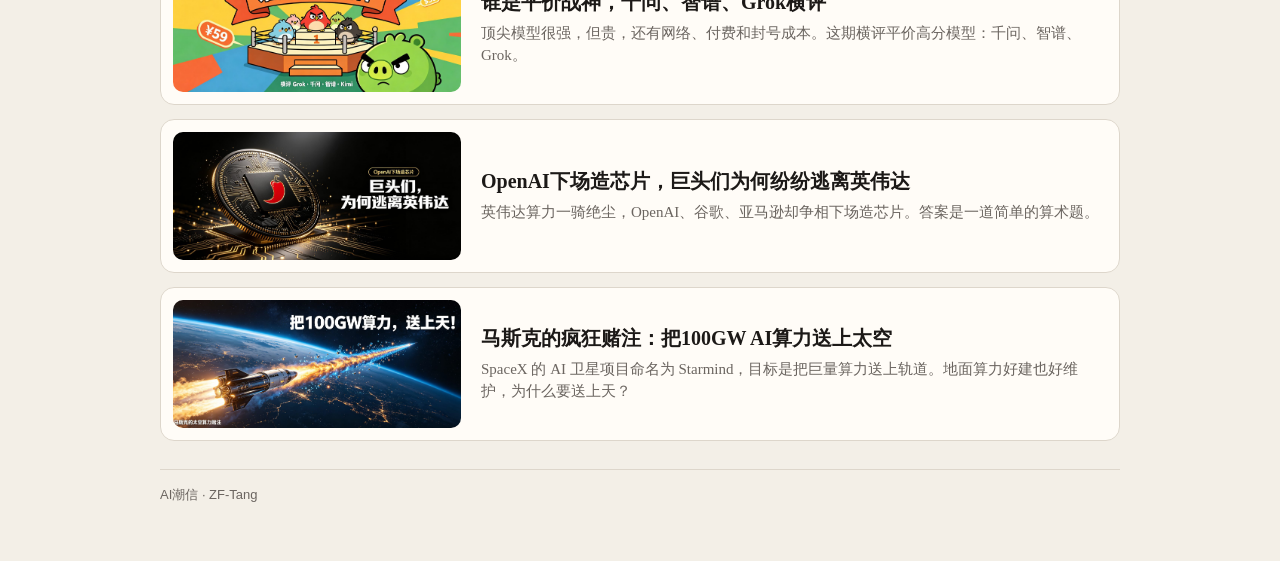
==== commit be4b1664: "Add new article: GPT-6 关上思想的门，首席科学家也怕了 (underlines removed)" ====
--- a/index.html
+++ b/index.html
@@ -36,7 +36,18 @@
     <div class="sec">图 文 文 章</div>
 
     <main class="article-list">
-      <a class="card featured" href="articles/jiqiren-yundonghui/">
+      <a class="card featured" href="articles/gpt6-alien-mind/">
+        <div class="cover">
+          <img src="articles/gpt6-alien-mind/cover.jpg" alt="GPT-6 关上思想的门，首席科学家也怕了" />
+        </div>
+        <div class="body">
+          <h2>GPT-6 关上思想的门，首席科学家也怕了</h2>
+          <p class="excerpt">GPT-6思维链更短、更空，首席科学家罕见发文《外星智能》，呼吁全行业踩刹车。研究人员真正害怕的，是AI自进化的前夜。</p>
+          <p class="more">阅读全文 →</p>
+        </div>
+      </a>
+
+      <a class="card" href="articles/jiqiren-yundonghui/">
         <div class="cover">
           <img src="articles/jiqiren-yundonghui/cover.jpg" alt="田径运动Alpha Go时刻，百米跑比人类记录快出1秒！" />
         </div>
